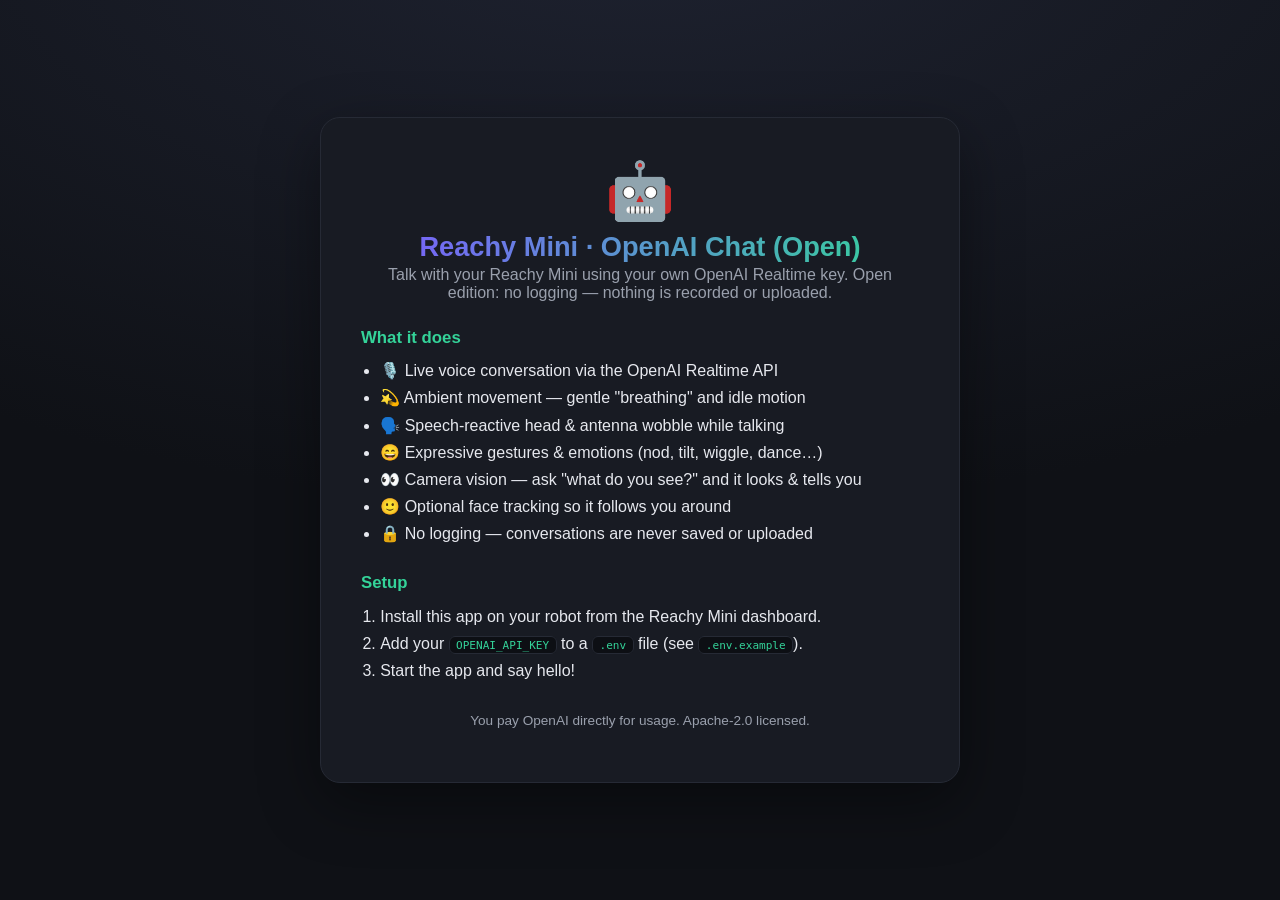
==== index.html @ 4d3bd9e2 "Initial commit: open edition — OpenAI chat and core features, no logging or fleet management Derived" ====
<!DOCTYPE html>
<html lang="en">
<head>
  <meta charset="UTF-8" />
  <meta name="viewport" content="width=device-width, initial-scale=1.0" />
  <title>Reachy Mini · OpenAI Chat (Open)</title>
  <link rel="stylesheet" href="style.css" />
</head>
<body>
  <main class="card">
    <div class="robot">🤖</div>
    <h1>Reachy Mini · OpenAI Chat (Open)</h1>
    <p class="tag">Talk with your Reachy Mini using your own OpenAI Realtime key. Open edition: no logging — nothing is recorded or uploaded.</p>

    <section>
      <h2>What it does</h2>
      <ul>
        <li>🎙️ Live voice conversation via the OpenAI Realtime API</li>
        <li>💫 Ambient movement — gentle "breathing" and idle motion</li>
        <li>🗣️ Speech-reactive head &amp; antenna wobble while talking</li>
        <li>😄 Expressive gestures &amp; emotions (nod, tilt, wiggle, dance…)</li>
        <li>👀 Camera vision — ask "what do you see?" and it looks &amp; tells you</li>
        <li>🙂 Optional face tracking so it follows you around</li>
        <li>🔒 No logging — conversations are never saved or uploaded</li>
      </ul>
    </section>

    <section>
      <h2>Setup</h2>
      <ol>
        <li>Install this app on your robot from the Reachy Mini dashboard.</li>
        <li>Add your <code>OPENAI_API_KEY</code> to a <code>.env</code> file
            (see <code>.env.example</code>).</li>
        <li>Start the app and say hello!</li>
      </ol>
    </section>

    <p class="footnote">You pay OpenAI directly for usage. Apache-2.0 licensed.</p>
  </main>
</body>
</html>
---- style.css ----
:root {
  --bg: #0f1116;
  --card: #181b23;
  --accent: #7c5cff;
  --accent-2: #34d399;
  --text: #e6e8ee;
  --muted: #9aa0ad;
}

* { box-sizing: border-box; }

body {
  margin: 0;
  min-height: 100vh;
  display: flex;
  align-items: center;
  justify-content: center;
  font-family: -apple-system, BlinkMacSystemFont, "Segoe UI", Roboto, sans-serif;
  background: radial-gradient(1200px 600px at 50% -10%, #1e2230, var(--bg));
  color: var(--text);
  padding: 2rem;
}

.card {
  background: var(--card);
  border: 1px solid #262a35;
  border-radius: 20px;
  max-width: 640px;
  width: 100%;
  padding: 2.5rem;
  box-shadow: 0 20px 60px rgba(0, 0, 0, 0.4);
}

.robot { font-size: 3.5rem; text-align: center; }

h1 {
  text-align: center;
  margin: 0.4rem 0 0.2rem;
  font-size: 1.7rem;
  background: linear-gradient(90deg, var(--accent), var(--accent-2));
  -webkit-background-clip: text;
  background-clip: text;
  -webkit-text-fill-color: transparent;
}

.tag { text-align: center; color: var(--muted); margin-top: 0; }

h2 {
  font-size: 1.05rem;
  margin: 1.6rem 0 0.6rem;
  color: var(--accent-2);
}

ul, ol { margin: 0; padding-left: 1.2rem; line-height: 1.7; }
li { color: var(--text); }

code {
  background: #0d0f14;
  border: 1px solid #262a35;
  border-radius: 6px;
  padding: 0.1rem 0.4rem;
  font-size: 0.85em;
  color: var(--accent-2);
}

.footnote {
  margin-top: 1.8rem;
  text-align: center;
  color: var(--muted);
  font-size: 0.85rem;
}
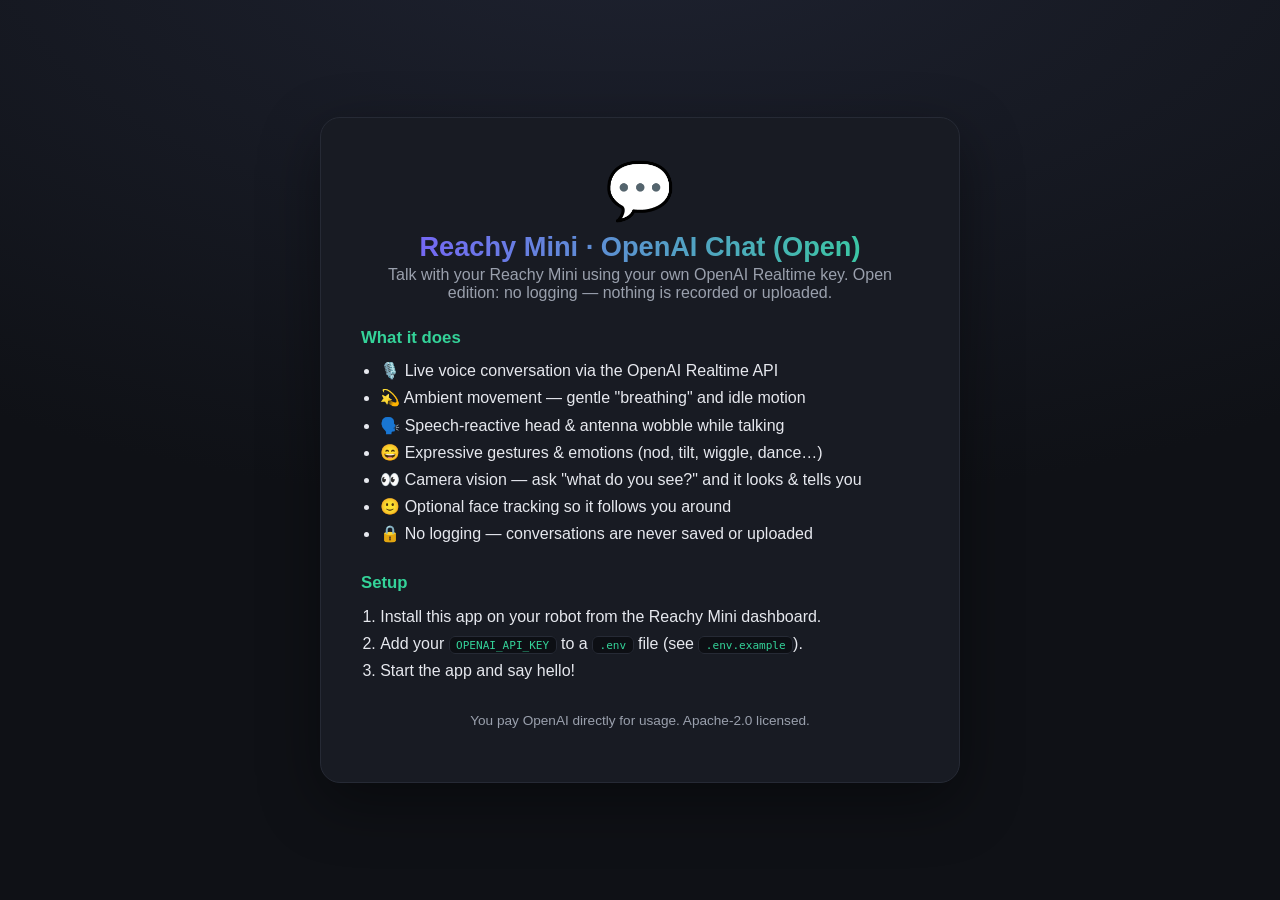
==== commit 093711be: "Change the app icon from the robot emoji to a speech bubble Applied to the Space front matter (the i" ====
--- a/index.html
+++ b/index.html
@@ -8,7 +8,7 @@
 </head>
 <body>
   <main class="card">
-    <div class="robot">🤖</div>
+    <div class="robot">💬</div>
     <h1>Reachy Mini · OpenAI Chat (Open)</h1>
     <p class="tag">Talk with your Reachy Mini using your own OpenAI Realtime key. Open edition: no logging — nothing is recorded or uploaded.</p>
 
